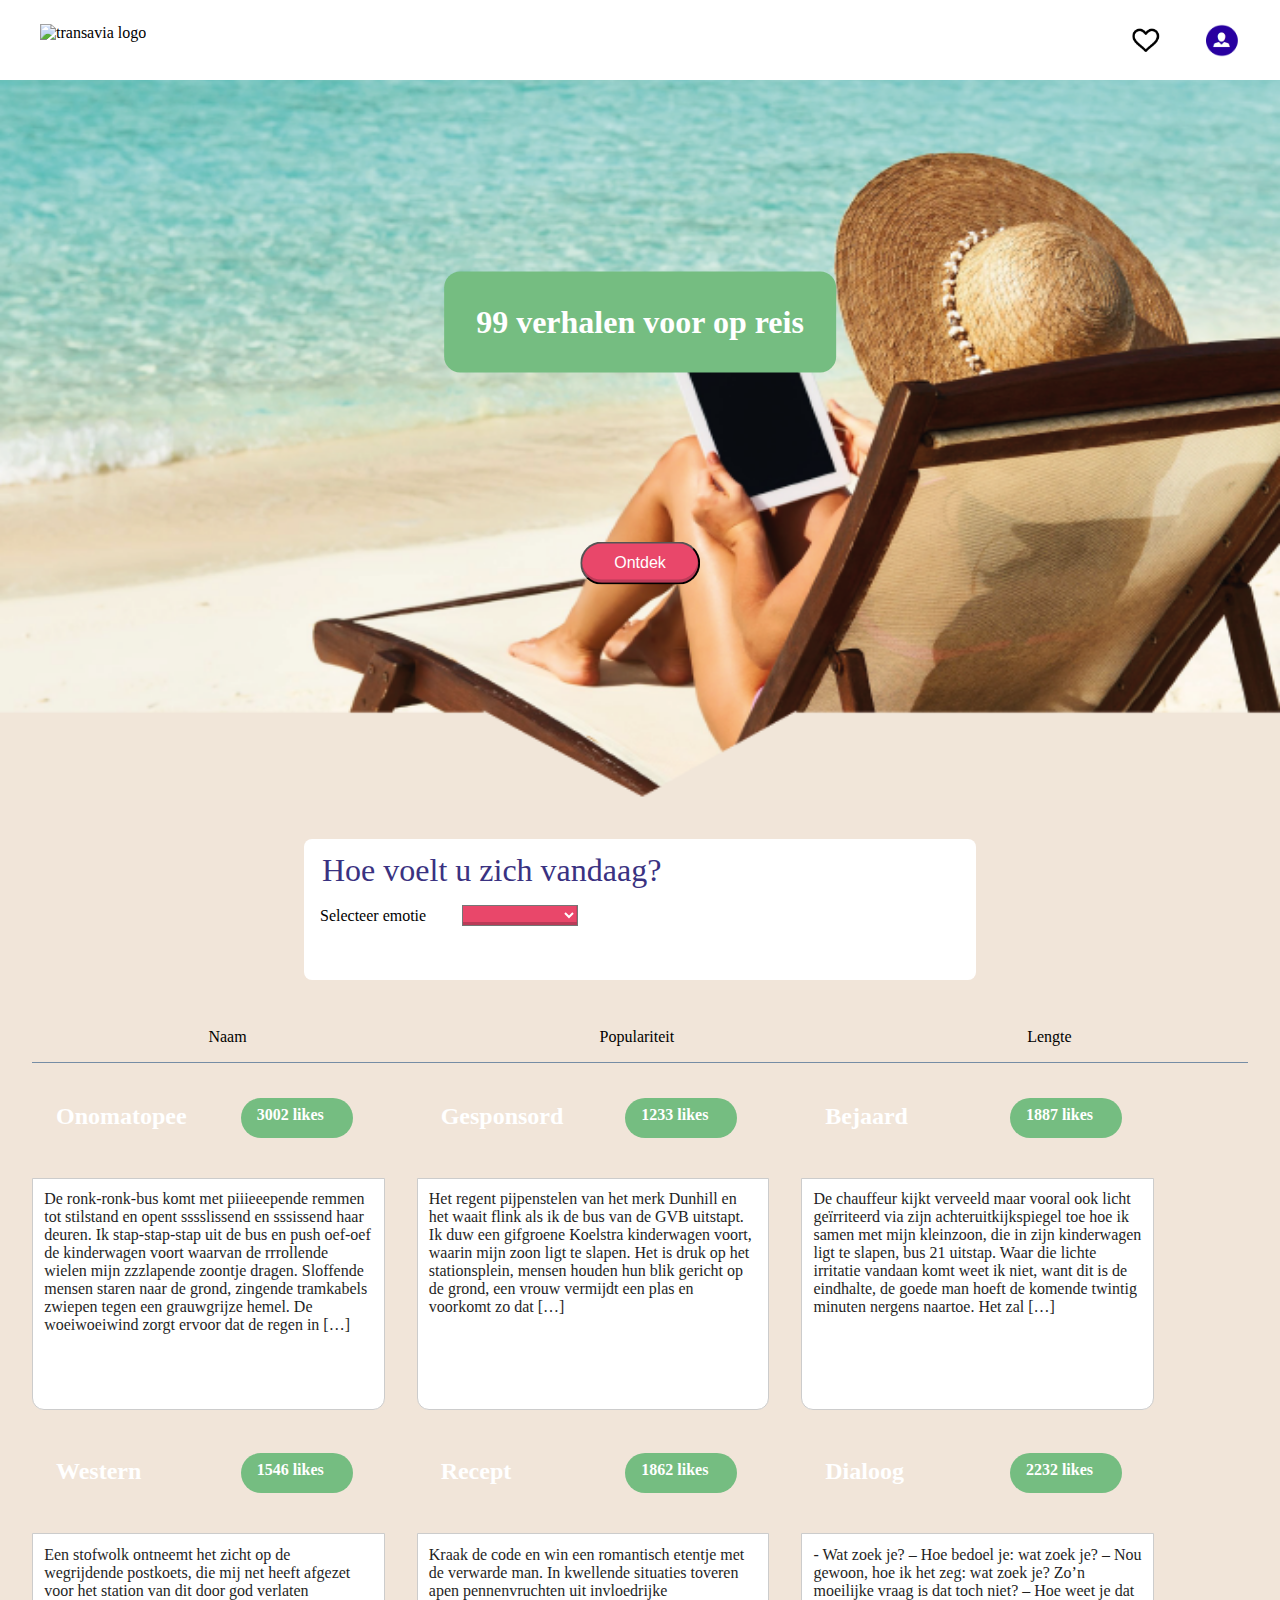
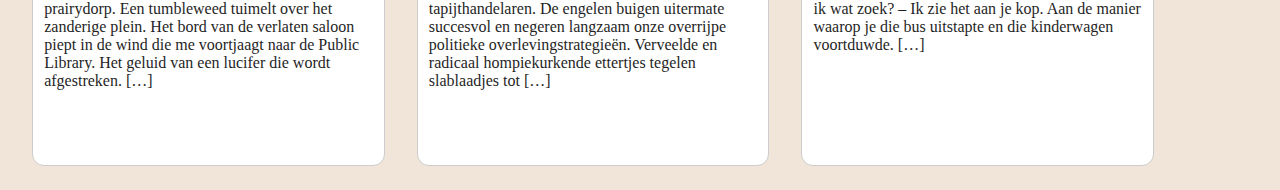
==== filteren.html @ cb66483b "Add files via upload" ====
<!DOCTYPE html>
<html lang="en">

<head>
    <meta charset="UTF-8">
    <title>Verhalenwebsite</title>
    <link rel="stylesheet" href="stylesheet/styles2.css">
    <meta name="viewport" content="width=device-width, initial-scale=1.0">
</head>

<body>
    <header>
        <nav>
            <ul>
                <li><a href="index2.html"><img class="logo" alt="transavia logo" src="https://upload.wikimedia.org/wikipedia/commons/thumb/2/2f/Transavia_logo.svg/1280px-Transavia_logo.svg.png"></a></li>
                <li><a href="favorietenpagina.html"><img class="like" src="images/like.png" alt=""></a></li>
                <li><a href="login.html"><img class="profile" alt="profiel" src="images/profiellogo.png"></a></li>
            </ul>
        </nav>
    </header>

    <section>
        <header>
            <h1>99 verhalen voor op reis</h1>
        </header>
        <footer>
            <button class='click'>Ontdek</button>
        </footer>
        <img alt="vakantiefoto" src=images/achtergrond.png> 
    </section> 
       
    <div class='ontdek'>
        <section>
            <h1>Lees verder</h1>
            <a href="verhaal.html" class="story">
                <article>
                    <h3>Paranoia</h3>
                    <p>Ik sluip de bus uit. Kop in de kraag. Ik maak me klein en duw m’n zoon vooruit. Hij slaapt. Eindelijk. Zijn gejengel trok veel te veel aandacht. De mensen lopen over het stationsplein. Het voelt alsof er een grote, knipperende pijl boven m’n hoofd hangt: HIER LOOPT HIJ! Gelukkig is het kloteweer en kijken […]</p>
                    <button>like</button>
                </article>
            </a>
        </section>

        <section class='populair'>
            <h1>Populaire verhalen</h1>
            <a href="verhaal.html">
                <article>
                    <h3>Paranoia</h3>
                    <p>Ik sluip de bus uit. Kop in de kraag. Ik maak me klein en duw m’n zoon vooruit. Hij slaapt. Eindelijk. Zijn gejengel trok veel te veel aandacht. De mensen lopen over het stationsplein. Het voelt alsof er een grote, knipperende pijl boven m’n hoofd hangt: HIER LOOPT HIJ! Gelukkig is het kloteweer en kijken […]</p>
                    <button>3233 likes</button>
                </article>
            </a>

            <a href="">
                <article>
                    <h3>Droom</h3>
                    <p>Slierten mist zwerven rond mijn benen. Net zat ik nog in Bus 21. Het was warm, zweet parelde langs mijn slapen, mijn zoon sliep. Nu loop ik over een smal pad langs eindeloos diepe bouwputten. Een heipaal beukt zich een weg naar het binnenste van mijn oor. Lachende Japanners passeren mij. Een van de Japanners […]</p>
                    <button>3129 likes</button>
                </article>
            </a>

            <a href="">
                <article>
                    <h3>Verhalend</h3>
                    <p>Het was op het midden van de dag dat ik uit bus 21 stapte. Halte Amsterdam Centraal. Mijn zoon sliep in zijn kinderwagen. Drommen mensen kozen hun weg van en naar de stad. Ik liep langs de bouwputten, langs het drijvende Chinese restaurant. Heipalen beukten in de koude grond. Eentonig, drammerig. Wind snijdt door mijn […]</p>
                    <button>3110 likes</button>
                </article>
            </a>
        </section>
    </div>

    <main class='zoeken'>
        <form>
            <fieldset>
                <legend>Hoe voelt u zich vandaag?</legend>
                <label for="id">Selecteer emotie</label>
                <select class="selecteer" id="emoties">
                    <option value="Selecteer emotie"></option>
                    <option value="agressief">Agressief</option>
                    <option value="angstig">Angstig</option>
                    <option value="chaotisch">Chaotisch</option>
                    <option value="energiek">Energiek</option>
                    <option value="hulpeloos">Hulpeloos</option>                        
                    <option value="inspirerend">Inspirerend</option>
                    <option value="levendig">Levendig</option>
                    <option value="onbehaaglijk">Onbehaaglijk</option>
                    <option value="optimistisch">Optimistisch</option>
                    <option value="verdrietig">Verdrietig</option>
                </select>
            </fieldset>
        </form>

        <section>
            <ul>
                <li><a href="">Naam</a></li>
                <li><a href="">Populariteit</a></li>
                <li><a href="">Lengte</a></li>
            </ul>
        </section>

        <section>
            <a href="">
                <article class="filter">
                    <h3>Onomatopee</h3>
                    <p>De ronk-ronk-bus komt met piiieeepende remmen tot stilstand en opent sssslissend en sssissend haar deuren. Ik stap-stap-stap uit de bus en push oef-oef de kinderwagen voort waarvan de rrrollende wielen mijn zzzlapende zoontje dragen. Sloffende mensen staren naar de grond, zingende tramkabels zwiepen tegen een grauwgrijze hemel. De woeiwoeiwind zorgt ervoor dat de regen in […]</p>
                    <h4>3002 likes</h4>
                </article>
            </a>

            <a href="">
                <article class="filter">
                    <h3>Gesponsord</h3>
                    <p>Het regent pijpenstelen van het merk Dunhill en het waait flink als ik de bus van de GVB uitstapt. Ik duw een gifgroene Koelstra kinderwagen voort, waarin mijn zoon ligt te slapen. Het is druk op het stationsplein, mensen houden hun blik gericht op de grond, een vrouw vermijdt een plas en voorkomt zo dat […]</p>
                    <h4>1233 likes</h4>
                </article>
            </a>

            <a href="">
                <article class="filter">
                    <h3>Bejaard</h3>
                    <p>De chauffeur kijkt verveeld maar vooral ook licht geïrriteerd via zijn achteruitkijkspiegel toe hoe ik samen met mijn kleinzoon, die in zijn kinderwagen ligt te slapen, bus 21 uitstap. Waar die lichte irritatie vandaan komt weet ik niet, want dit is de eindhalte, de goede man hoeft de komende twintig minuten nergens naartoe. Het zal […]</p>
                    <h4>1887 likes</h4>
                </article>
            </a>

            <a href="">
                <article class="filter">
                    <h3>Western</h3>
                    <p>Een stofwolk ontneemt het zicht op de wegrijdende postkoets, die mij net heeft afgezet voor het station van dit door god verlaten prairydorp. Een tumbleweed tuimelt over het zanderige plein. Het bord van de verlaten saloon piept in de wind die me voortjaagt naar de Public Library. Het geluid van een lucifer die wordt afgestreken. […]</p>
                    <h4>1546 likes</h4>
                </article>
            </a>

            <a href="">
                <article class="filter">
                    <h3>Recept</h3>
                    <p>Kraak de code en win een romantisch etentje met de verwarde man. In kwellende situaties toveren apen pennenvruchten uit invloedrijke tapijthandelaren. De engelen buigen uitermate succesvol en negeren langzaam onze overrijpe politieke overlevingstrategieën. Verveelde en radicaal hompiekurkende ettertjes tegelen slablaadjes tot […]</p>
                    <h4>1862 likes</h4>
                </article>
            </a>

            <a href="">
                <article class="filter">
                    <h3>Dialoog</h3>
                    <p>- Wat zoek je? – Hoe bedoel je: wat zoek je? – Nou gewoon, hoe ik het zeg: wat zoek je? Zo’n moeilijke vraag is dat toch niet? – Hoe weet je dat ik wat zoek? – Ik zie het aan je kop. Aan de manier waarop je die bus uitstapte en die kinderwagen voortduwde. […]</p>
                    <h4>2232 likes</h4>
                </article>
            </a>
        </section>
    </main>
    <script src="java.js"></script>
</body>

</html>
---- stylesheet/styles2.css ----
/*algemene css */

body {
    background-color: #F1E5D9;
    font-family: Trebuchet ms;
    margin: 0;
}

img {
    width: 100%;
}


/*header*/

body > header {
    margin: 0;
    padding: 0;
    top: 0;
    overflow: hidden;
    background-color: #FFFFFF;
    position: fixed;
    z-index: 100;
    width: 100%;
    display: flex;
    height: 5em;
}

header > nav > ul {
    display: flex;
}

nav {
    width: 100%;
}

nav ul li:first-of-type{
    margin-right: auto;
}

.logo {
    width: 10em;
    height: 2em;
    margin: .5em;
    margin-left: 1.5em;
}

.like {
    width: 2em;
    height: 2em;
    margin: .5em 0 0 0;
    border: 0;
}

.profile {
    width: 3.4em;
    height: 2.7em;
    margin: .2em 1em 0 0;
}

/*eerste section 99 verhalen*/

section > img {
    min-height: 25em;
    max-height: 50em;
}

section > header > h1 {
    position: absolute;
    font-size: 2em;
    top: 40%;
    left: 50%;
    margin-right: -50%;
    transform: translate(-50%, -50%);
    background-color: #75BD81;
    padding: 1em 1em;
    border-radius: .5em;
    color: #FFFFFF;
}

section:nth-of-type(1) {
    position: relative;
}

section footer button {
    position: absolute;
    top: 70%;
    left: 50%;
    margin-right: -50%;
    transform: translate(-50%, -50%);
    background-color: #E9476A;
    padding: .65em 2em;
    border-radius: 5em;
    color: #FFFFFF;
    cursor: pointer;
    font-size: 1em;
    box-shadow: inset -.5px -3px #BA3B58;
}

section footer button:hover {
    background-color: #ED728F;
}

/* hoe voelt u zich vandaag */

section form {
    display: flex;
    flex-direction: column;
    border: 0px;
    margin: 2em;
    border: 0;
    background-color: #FFFFFF;
    padding: 2em;
    margin-top: 5em;
    border-radius: .5em;
    color: #FFFFFF;
    opacity: 0.7;
    height: 11em;
}

fieldset {
    margin: 2em;
    border: 0;
    background-color: #FFFFFF;
    padding: 0 2em 2em 0;
    border-radius: .5em;
    color: #FFFFFF;
    height: 10em;
    opacity: 1;
    max-width: 40em;
    margin-left: auto;
    margin-right: auto;
    margin-top: -3em;
}

main legend {
    margin: 0.5em;
    color: #3A3281;
    padding-top: 2em;
    font-size: 2em;
}

fieldset label {
    margin-left: 1em;
    color: #000000;
    font-size: 1em;
    padding: 0 1em 0 0;
}

select {
    margin-left: 1em;
    color: #FFFFFF;
    background-color: #E9476A;
    font-size: 1em;
    cursor: pointer;
    box-shadow: inset -.5px -3px #BA3B58;
}

select:hover {
    background-color: #ED728F;
}

/* filter */

ul {
    display: flex;
    justify-content: space-around;
    margin: 0 0 1em 0;
    padding: 0;
    border-bottom: 1px solid;
    border-color: #768DA5;
}

ul li {
    list-style: none;
    text-decoration: none;
    padding: 1em 0 1em 0;
}

li a {
    text-decoration: none;
    color: black;
    margin: 0 1em;
}

/* main */

main {
    margin: 2em;
}

article {
    margin: 0 2em 3em 0;
    display: flex;
    background-size: cover;
    border-radius: 0.75em;
    flex-direction: column;
    cursor: pointer;
    float: left;
}

a:nth-of-type(1) article {
    background-image: url(https://i-h1.pinimg.com/564x/b8/f8/1f/b8f81f7cc0a6fa463d0c5a14e424989d.jpg);
}

a:nth-of-type(2) article {
    background-image: url(https://salt1065.com/wp-content/uploads/sites/276/2018/05/dream-2.jpg);
}

a:nth-of-type(3) article {
    background-image: url(https://www.schildersvak.nl/wp-content/uploads/2018/08/zonsondergang-water-zomer.jpg);
}

a:nth-of-type(4) article {
    background-image: url(https://i-h1.pinimg.com/564x/d8/e9/96/d8e996c45804173ff0640a650c606b83.jpg);
}

a:nth-of-type(5) article {
    background-image: url(https://i-h1.pinimg.com/236x/c7/e7/de/c7e7dea0245286daf6291c2f4c8fa7dc.jpg);
}

a:nth-of-type(6) article {
    background-image: url(https://i-h1.pinimg.com/564x/b4/61/29/b461297314abcc79c408506622f65bde.jpg);
}

main h3 {
    padding: 1em;
    color: #FFFFFF;
    display: block;
    font-size: 1.5em;
    margin: 0;
    font-weight: bold;
}

p {
    left: 0;
    top: 1.5em;
    color: #1f1f1f;
    padding: 0.7em;
    position: relative;
    background-color: #ffffff;
    margin-top: 1em;
    margin-bottom: 0;
    order: 3;
    border: .0625em solid #ccc;
    border-radius: 0 0 12px 12px;
    margin: 0;
}

p:hover {
    color: #3A3281;
}

main a {
    text-decoration: none;
}

/* likes */

article h4 {
    background-color: #75BD81;
    border: 0;
    border-radius: 5em;
    width: 6em;
    height: 2em;
    border-radius: 5em;
    color: #FFFFFF;
    font-size: 1em;
    margin: -3.5em 2em 1em auto;
    padding-left: 1em;
    padding-top: 0.5em;
}

/* ontdekpagina */

div {
    display: none;
    margin: 0 2em;
}

section h1 {
    margin: 0 2em 1em 0;
    color: #75BD81;
}

section h3 {
    padding: 1em;
    color: #FFFFFF;
    display: block;
    font-size: 1.5em;
    margin: 0;
    font-weight: bold;
}

p {
    left: 0;
    top: 1.5em;
    color: #1f1f1f;
    padding: 0.7em;
    position: relative;
    background-color: #ffffff;
    margin-top: 1em;
    margin-bottom: 0;
    order: 3;
    border: .0625em solid #ccc;
    border-radius: 0 0 12px 12px;
    margin: 0;
    height: 13em;
}

p:hover {
    color: #3A3281;
}

.slideshow a {
    text-decoration: none;
}
section:nth-of-type(1) {
    position: relative;
    z-index:20;
}

div {
    display: flex;
    flex-direction: column;
    opacity:0;
    height: 0;
    transition:opacity .5s;
    z-index: 10;
    position: relative;
    overflow: hidden;
}

main {
   transition:opacity .5s; 
}

/* show and hide op homepage */

body.discover div {
    opacity: 1;
    height: auto;
}

body.discover main {
    opacity:0;
    height: 0;
    overflow:hidden;
}

/* inloggen */

section form {
    position: relative;
    border: 0px;
    margin: 2em;
    background-color: #FFFFFF;
    padding: 2em;
    margin-top: 8em;
    border-radius: .5em;
    color: #FFFFFF;
    height: 28em;
    opacity: 1;
    width: 400px;
    margin-left: auto;
    margin-right: auto;
}

section form legend {
    color: #3A3281;
    margin-bottom: 1em;
    font-size: 2em;
    padding-left: 0;
}

label {
    color: #000000;
    font-size: 1em;
    padding: 0 1em 0 0;
    margin: 1em 0 1em 0;
}

input[type=text] {
    border-radius: 1em;
    border: 1px solid lightgray;
    height: 3em;
}

input[type=text]:focus {
    border: 1px solid #3A3281;
}

input[type=submit] {
    margin-top: 1em;
    width: 7em;
    text-align: center;
    border-radius: 2em;
    background-color: #E9476A;
    box-shadow: inset -.5px -3px #BA3B58;
    padding:  0 0 0;
    color: #FFFFFF;
    font-size: 1em;
    height: 2em;
    cursor: pointer;
}

input[type=submit]:hover {
    background-color: #ED728F;
}

form a {
    padding: 1em 0;
    margin: 0.5em;
}

/* scroll functie */

div article {
    max-width: 30em;
}

.populair article {
    min-width: 25em;
    margin-top: 3.2em;
}

.populair {
    display: flex;
    overflow: scroll;
    flex-direction: row;
    width: 100%;
    margin-right: 0;
}

.populair h1 {
    text-align: center;
    position: absolute;
}

/* verhaalpagina */

.mobiel {
    margin-top: 1em;
    width: 100%;
    min-height: 6500px;
    background-color: #FFFFFF;
}

.web {
    display: none;
    margin-top: 1em;
    width: 100%;
    background-color: #FFFFFF;
}

.storypage {
    margin-top: 6em;
    display: flex;
    justify-content: space-between;
}

.tablet{
    display: none;
    margin-top: 1em;
    width: 100%;
    background-color: #FFFFFF;
    min-height: 2000px;
}

.ilike {
    background-image: url(../images/like.png);
    background-color: transparent;
    background-repeat: no-repeat;
    background-size: contain;
    background-position: center;
    border: 0;
    width: 10%;
    height: 3em;
    cursor: pointer;
    text-indent: -200em;
    margin-left: 2.5em;
    margin-right: auto;
}

.liked {
    background-image: url(../images/pinkheart.png);
    transition: all 0.5s ease-in;
}

.liking {
    -webkit-animation: spin 1s linear;
} 

.download {
    background-color: #FFFFFF;
    border: 0;
    border-radius: 5em;
    width: 10em;
    height: 3em;
    cursor: pointer;
    margin-right: 4em;
    opacity: 1;
}

.loading {
    border: 6px solid #f3f3f3;
    border-radius: 50%;
    border-top: 6px solid #75BD81;
    width: 3em;
    height: 3em;
    -webkit-animation: spin 2s linear infinite;
    animation: spin 2s linear infinite;
    text-indent: -200em;
    margin-right: 2em;
    opacity: 0;
}

.show {
    opacity: 1;
}

@-webkit-keyframes spin {
  0% { -webkit-transform: rotate(0deg); }
  100% { -webkit-transform: rotate(360deg); }
}

@keyframes spin {
  0% { transform: rotate(0deg); }
  100% { transform: rotate(360deg); }
}

/* sorteren op naam */

a:nth-of-type(1) .abc{
    background-image: url(https://i.pinimg.com/originals/d1/28/ee/d128eec70ee534d0dbc763430051de4a.jpg);
}

a:nth-of-type(2) .abc {
    background-image: url(https://i-h1.pinimg.com/564x/08/8a/54/088a541158646f970d12358d14738a72.jpg);
}

a:nth-of-type(3) .abc {
    background-image: url(https://i-h1.pinimg.com/564x/98/b1/27/98b1272ccb078fa0e53ab729b5a3fccf.jpg);
}

a:nth-of-type(4) .abc {
    background-image: url(https://i-h1.pinimg.com/564x/e9/10/33/e910334f348ebcff8122bc66f9801667.jpg);
}

a:nth-of-type(5) .abc {
    background-image: url(https://i-h1.pinimg.com/564x/f5/8d/10/f58d104f293f9a5d6d4d5418855053dc.jpg);
}

a:nth-of-type(6) .abc {
    background-image: url(https://www.schildersvak.nl/wp-content/uploads/2018/08/zonsondergang-water-zomer.jpg);
}

/* filteren */

a:nth-of-type(1) .filter{
    background-image: url(https://i-h1.pinimg.com/564x/a9/f4/68/a9f468a00bfeeb705c9fc6ead66f99c2.jpg);
}

a:nth-of-type(2) .filter {
    background-image: url(https://i-h1.pinimg.com/564x/66/3f/b8/663fb871a6f0a0ed3b4041526cd5d244.jpg);
}

a:nth-of-type(3) .filter {
    background-image: url(https://i-h1.pinimg.com/564x/48/26/4a/48264a56443c7167c8509bee00c117bd.jpg);
}

a:nth-of-type(4) .filter {
    background-image: url(https://i-h1.pinimg.com/564x/31/ee/ed/31eeed427ead7e2cbd5b85fc51751540.jpg);
}

a:nth-of-type(5) .filter {
    background-image: url(https://i-h1.pinimg.com/564x/ee/83/28/ee832872cf05022fe0e18cd30cd4b6f3.jpg);
}

a:nth-of-type(6) .filter {
    background-image: url(https://i-h1.pinimg.com/564x/06/7d/66/067d669e0c3b6857c6f3c6f8bfc17901.jpg);
}

/* animatie hartje */

article.liked button {
    background-image: url(http://www.pngmart.com/files/1/Hot-Pink-Heart-PNG-Photos.png)
}

/* favorieten pagina */

.favorites {
    margin-top: 8em;
    margin-left: 2em;
}

/* mediaquery */

@media screen and (min-width: 1200px) {
    .tablet{
        display: none;
    }
    .mobiel {
        display: none;
    }
    .web {
        display: block;
    }
    main a article {
        width: 29%;
    }
}

@media screen and (max-width: 1200px) {
    .tablet{
        display: block;
    }
    .mobiel {
        display: none;
    }
    .web {
        display: none;
    }
    main a article {
        width: 42%;
    }
}

@media screen and (max-width: 750px) {
    .tablet{
        display: none;
    }
    .mobiel {
        display: block;
    }
    .web {
        display: none;
    }
    main a article {
        width: 100%;
    }
    
    section header h1 {
        font-size: 1.5em;
        max-width: 6em;
    }

    main form fieldset legend {
        color: #3A3281;
        font-size: 1.5em;
        margin-top: -1em;
        position: absolute;
    }
    
    main label {
        position: absolute;
        margin-top: 7em;
    }
    
    select {
        position: absolute;
        margin-top: 9em;
    }
    
    main form fieldset {
        min-height: 15em;
        padding: 0;
        margin-top: 1em;
        position: relative;
    }
    
    section a article p {
        height: 16em;
    }
    
    section.populair h1 {
        margin: 0;
    }
    
    section form {
        max-width: 13em;
    }
    
}
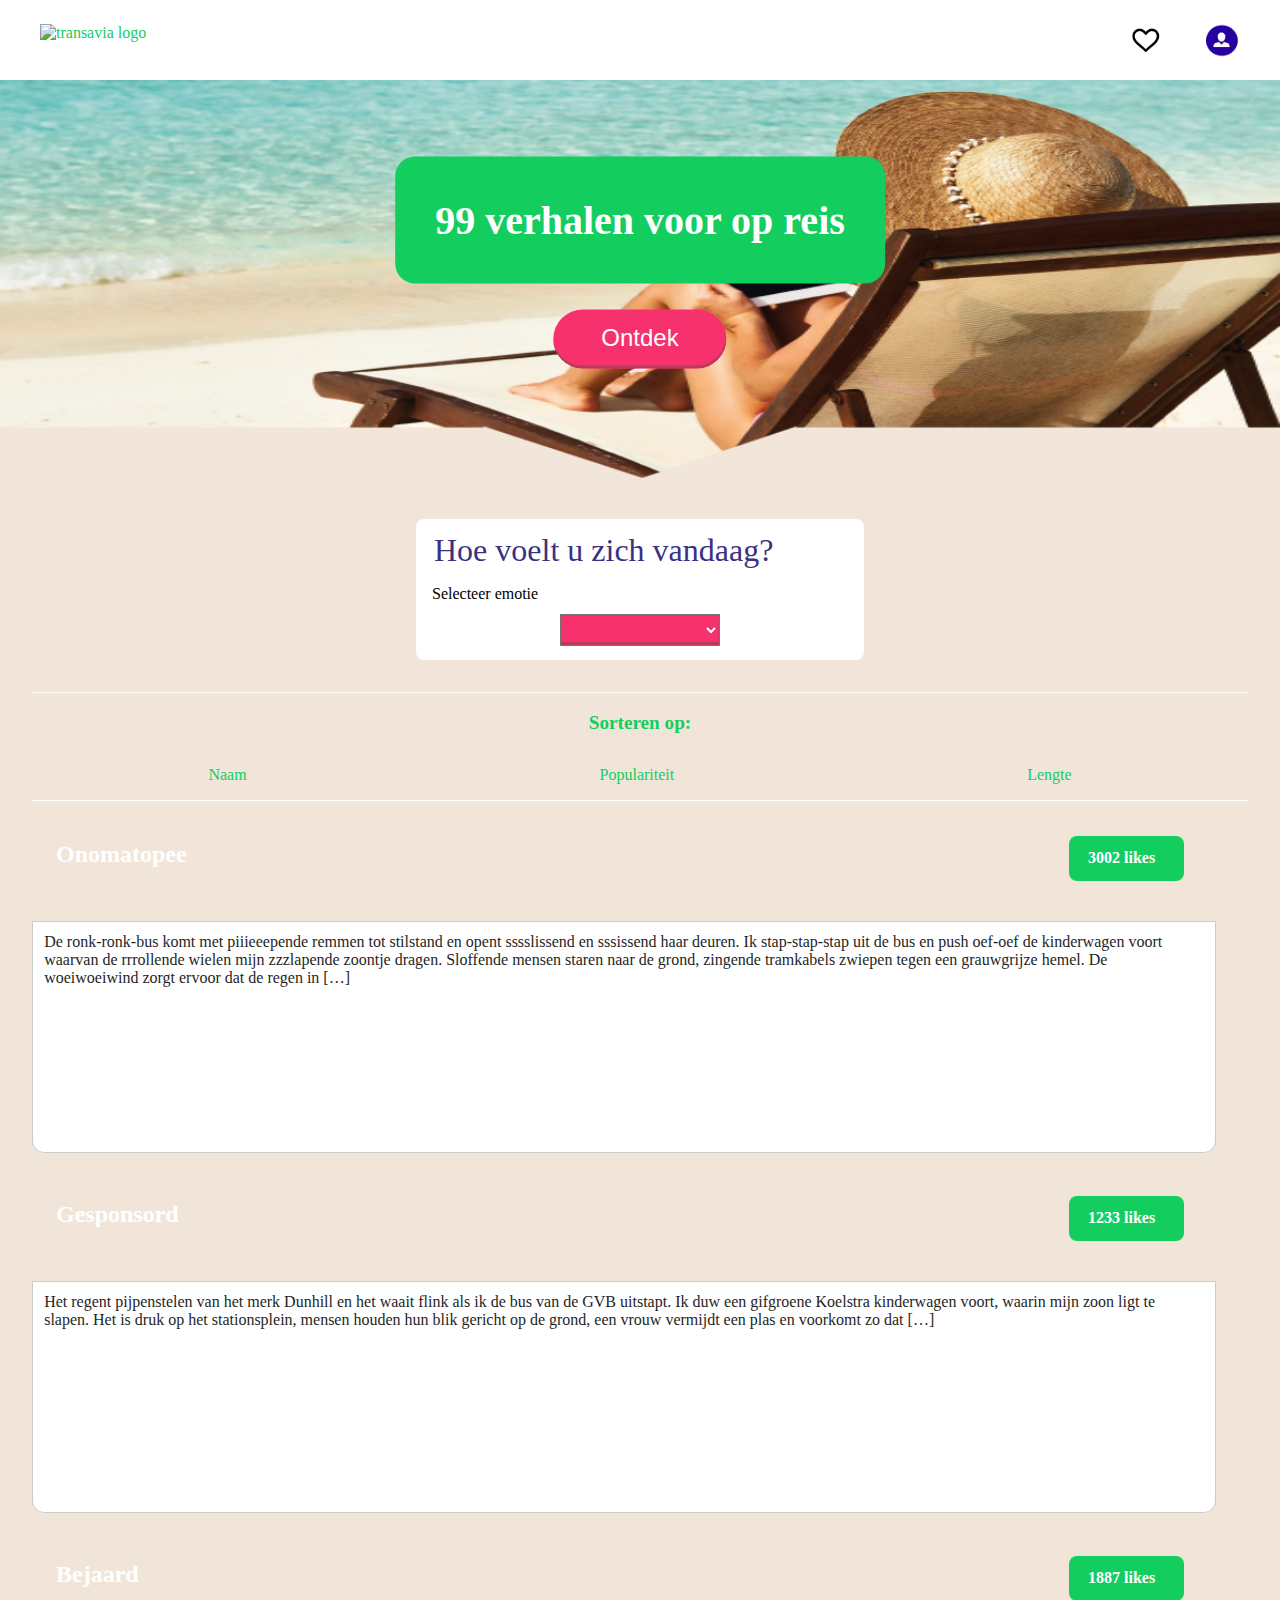
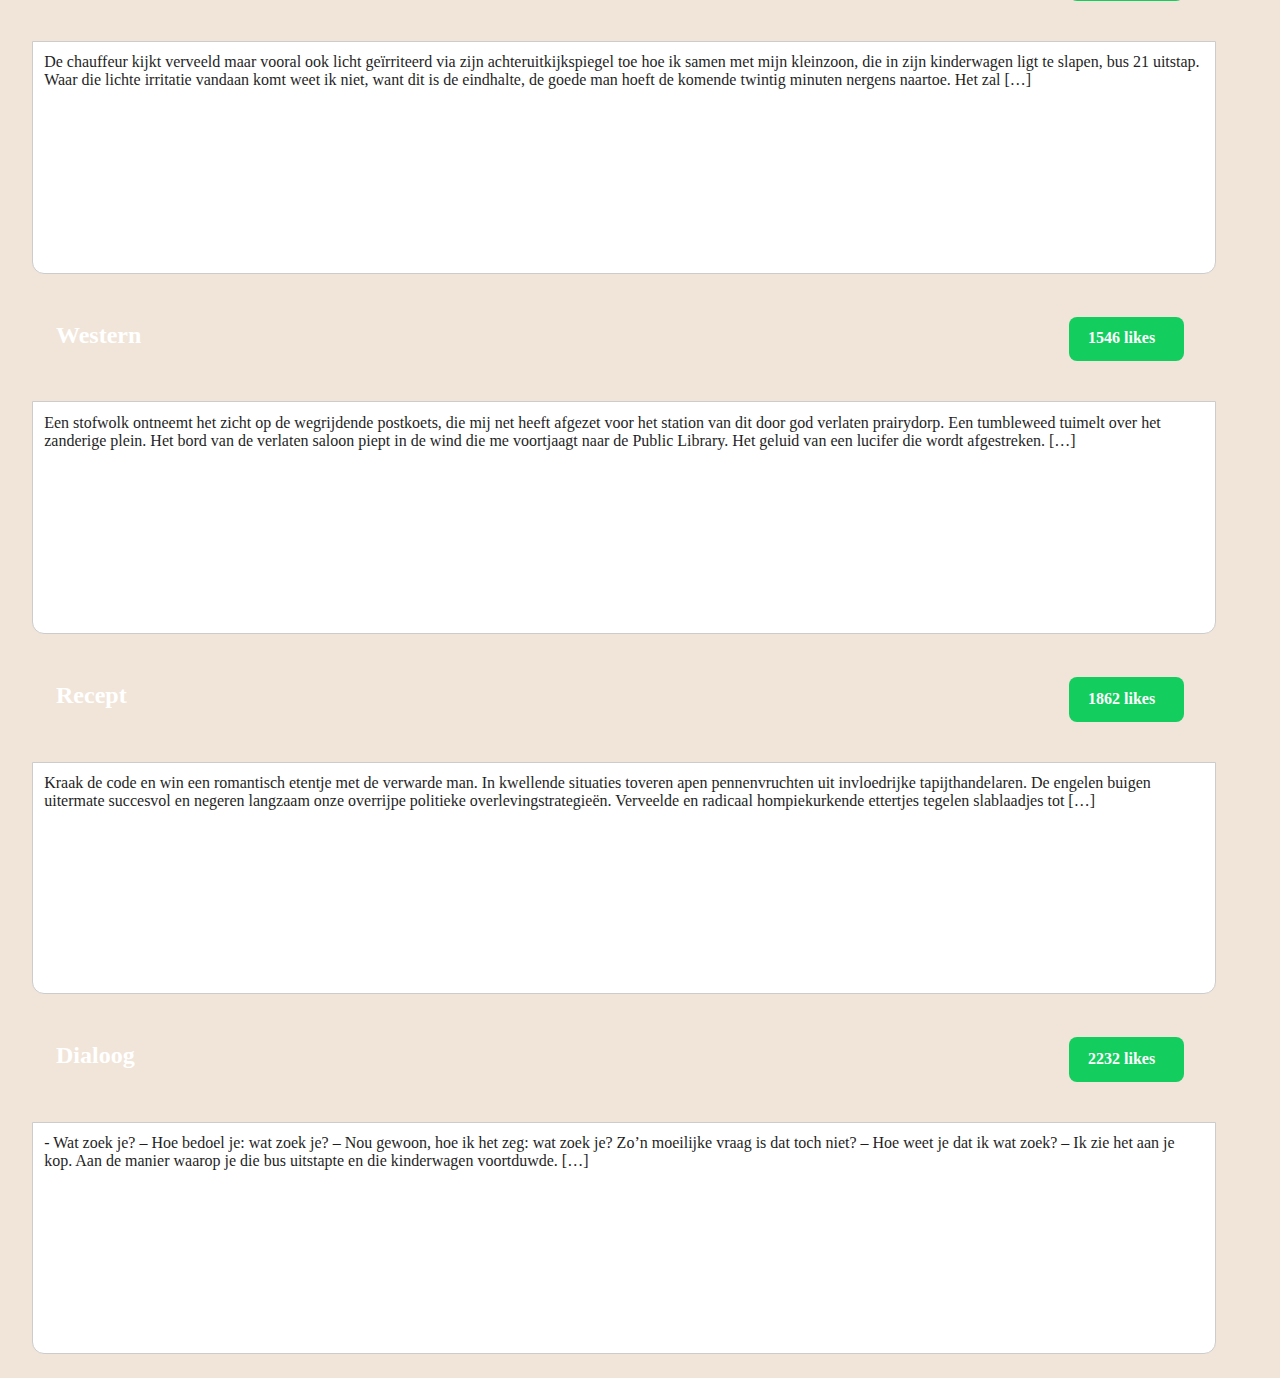
==== commit ce6ed111: "Add files via upload" ====
--- a/filteren.html
+++ b/filteren.html
@@ -12,9 +12,9 @@
     <header>
         <nav>
             <ul>
-                <li><a href="index2.html"><img class="logo" alt="transavia logo" src="https://upload.wikimedia.org/wikipedia/commons/thumb/2/2f/Transavia_logo.svg/1280px-Transavia_logo.svg.png"></a></li>
-                <li><a href="favorietenpagina.html"><img class="like" src="images/like.png" alt=""></a></li>
-                <li><a href="login.html"><img class="profile" alt="profiel" src="images/profiellogo.png"></a></li>
+                <li><a href="index2.html"><img alt="transavia logo" src="https://upload.wikimedia.org/wikipedia/commons/thumb/2/2f/Transavia_logo.svg/1280px-Transavia_logo.svg.png"></a></li>
+                <li><a href="favorietenpagina.html"><img src="images/like.png" alt=""></a></li>
+                <li><a href="login.html"><img alt="profiel" src="images/profiellogo.png"></a></li>
             </ul>
         </nav>
     </header>
@@ -29,25 +29,25 @@
         <img alt="vakantiefoto" src=images/achtergrond.png> 
     </section> 
        
-    <div class='ontdek'>
+    <section class='ontdek'>
         <section>
             <h1>Lees verder</h1>
-            <a href="verhaal.html" class="story">
+            <a href="verhaal.html">
                 <article>
                     <h3>Paranoia</h3>
                     <p>Ik sluip de bus uit. Kop in de kraag. Ik maak me klein en duw m’n zoon vooruit. Hij slaapt. Eindelijk. Zijn gejengel trok veel te veel aandacht. De mensen lopen over het stationsplein. Het voelt alsof er een grote, knipperende pijl boven m’n hoofd hangt: HIER LOOPT HIJ! Gelukkig is het kloteweer en kijken […]</p>
-                    <button>like</button>
+                    <h4>like</h4>
                 </article>
             </a>
         </section>
 
-        <section class='populair'>
+        <section>
             <h1>Populaire verhalen</h1>
             <a href="verhaal.html">
                 <article>
                     <h3>Paranoia</h3>
                     <p>Ik sluip de bus uit. Kop in de kraag. Ik maak me klein en duw m’n zoon vooruit. Hij slaapt. Eindelijk. Zijn gejengel trok veel te veel aandacht. De mensen lopen over het stationsplein. Het voelt alsof er een grote, knipperende pijl boven m’n hoofd hangt: HIER LOOPT HIJ! Gelukkig is het kloteweer en kijken […]</p>
-                    <button>3233 likes</button>
+                    <h4>3233 likes</h4>
                 </article>
             </a>
 
@@ -55,7 +55,7 @@
                 <article>
                     <h3>Droom</h3>
                     <p>Slierten mist zwerven rond mijn benen. Net zat ik nog in Bus 21. Het was warm, zweet parelde langs mijn slapen, mijn zoon sliep. Nu loop ik over een smal pad langs eindeloos diepe bouwputten. Een heipaal beukt zich een weg naar het binnenste van mijn oor. Lachende Japanners passeren mij. Een van de Japanners […]</p>
-                    <button>3129 likes</button>
+                    <h4>3129 likes</h4>
                 </article>
             </a>
 
@@ -63,13 +63,13 @@
                 <article>
                     <h3>Verhalend</h3>
                     <p>Het was op het midden van de dag dat ik uit bus 21 stapte. Halte Amsterdam Centraal. Mijn zoon sliep in zijn kinderwagen. Drommen mensen kozen hun weg van en naar de stad. Ik liep langs de bouwputten, langs het drijvende Chinese restaurant. Heipalen beukten in de koude grond. Eentonig, drammerig. Wind snijdt door mijn […]</p>
-                    <button>3110 likes</button>
+                    <h4>3110 likes</h4>
                 </article>
             </a>
         </section>
-    </div>
+    </section>
 
-    <main class='zoeken'>
+    <main>
         <form>
             <fieldset>
                 <legend>Hoe voelt u zich vandaag?</legend>
@@ -91,6 +91,9 @@
         </form>
 
         <section>
+           <header>
+               <h2>Sorteren op:</h2>
+           </header>
             <ul>
                 <li><a href="">Naam</a></li>
                 <li><a href="">Populariteit</a></li>
--- a/stylesheet/styles2.css
+++ b/stylesheet/styles2.css
@@ -10,6 +10,9 @@
     width: 100%;
 }
 
+section > h1 {
+    display: none;
+}
 
 /*header*/
 
@@ -34,25 +37,25 @@
     width: 100%;
 }
 
-nav ul li:first-of-type{
+nav > ul > li:first-of-type {
     margin-right: auto;
 }
 
-.logo {
+a:nth-of-type(1) img {
     width: 10em;
     height: 2em;
     margin: .5em;
     margin-left: 1.5em;
 }
 
-.like {
+nav > ul > li:nth-of-type(2) > a > img {
     width: 2em;
     height: 2em;
     margin: .5em 0 0 0;
     border: 0;
 }
 
-.profile {
+nav > ul > li:nth-of-type(3) > a > img {
     width: 3.4em;
     height: 2.7em;
     margin: .2em 1em 0 0;
@@ -61,18 +64,18 @@
 /*eerste section 99 verhalen*/
 
 section > img {
-    min-height: 25em;
-    max-height: 50em;
+    max-height: 30em;
+    width: 100%;
 }
 
 section > header > h1 {
     position: absolute;
-    font-size: 2em;
+    font-size: 2.5em;
     top: 40%;
     left: 50%;
     margin-right: -50%;
     transform: translate(-50%, -50%);
-    background-color: #75BD81;
+    background-color: #13CE5F;
     padding: 1em 1em;
     border-radius: .5em;
     color: #FFFFFF;
@@ -82,28 +85,29 @@
     position: relative;
 }
 
-section footer button {
+section > footer > button {
     position: absolute;
     top: 70%;
     left: 50%;
     margin-right: -50%;
     transform: translate(-50%, -50%);
-    background-color: #E9476A;
+    background-color: #F7316E;
     padding: .65em 2em;
     border-radius: 5em;
     color: #FFFFFF;
     cursor: pointer;
-    font-size: 1em;
+    font-size: 1.5em;
     box-shadow: inset -.5px -3px #BA3B58;
-}
-
-section footer button:hover {
-    background-color: #ED728F;
+    border: 0;
+}
+
+section > footer > button:hover {
+    background-color: #ED5D91;
 }
 
 /* hoe voelt u zich vandaag */
 
-section form {
+section > form {
     display: flex;
     flex-direction: column;
     border: 0px;
@@ -127,7 +131,7 @@
     color: #FFFFFF;
     height: 10em;
     opacity: 1;
-    max-width: 40em;
+    max-width: 26em;
     margin-left: auto;
     margin-right: auto;
     margin-top: -3em;
@@ -140,7 +144,7 @@
     font-size: 2em;
 }
 
-fieldset label {
+fieldset > label {
     margin-left: 1em;
     color: #000000;
     font-size: 1em;
@@ -148,16 +152,22 @@
 }
 
 select {
-    margin-left: 1em;
-    color: #FFFFFF;
-    background-color: #E9476A;
+    color: #FFFFFF;
+    background-color: #F7316E;
     font-size: 1em;
     cursor: pointer;
     box-shadow: inset -.5px -3px #BA3B58;
+    position: absolute;
+    top: 70%;
+    left: 50%;
+    margin-right: -50%;
+    transform: translate(-50%, -50%);
+    height: 2em;
+    width: 10em;
 }
 
 select:hover {
-    background-color: #ED728F;
+    background-color: #ED5D91;
 }
 
 /* filter */
@@ -168,19 +178,20 @@
     margin: 0 0 1em 0;
     padding: 0;
     border-bottom: 1px solid;
-    border-color: #768DA5;
-}
-
-ul li {
+    border-color: #FFFFFF;
+}
+
+ul > li {
     list-style: none;
     text-decoration: none;
     padding: 1em 0 1em 0;
 }
 
-li a {
+li > a {
     text-decoration: none;
     color: black;
     margin: 0 1em;
+    color: #13CE5F;
 }
 
 /* main */
@@ -223,7 +234,7 @@
     background-image: url(https://i-h1.pinimg.com/564x/b4/61/29/b461297314abcc79c408506622f65bde.jpg);
 }
 
-main h3 {
+main > h3 {
     padding: 1em;
     color: #FFFFFF;
     display: block;
@@ -238,52 +249,55 @@
     color: #1f1f1f;
     padding: 0.7em;
     position: relative;
-    background-color: #ffffff;
+    background-color: #FFFFFF;
     margin-top: 1em;
     margin-bottom: 0;
     order: 3;
     border: .0625em solid #ccc;
     border-radius: 0 0 12px 12px;
     margin: 0;
+    min-height: 13em;
 }
 
 p:hover {
     color: #3A3281;
 }
 
-main a {
+main > a {
     text-decoration: none;
 }
 
 /* likes */
 
-article h4 {
-    background-color: #75BD81;
+article > h4 {
+    background-color: #13CE5F;
     border: 0;
     border-radius: 5em;
     width: 6em;
     height: 2em;
-    border-radius: 5em;
+    border-radius: 0.5em;
     color: #FFFFFF;
     font-size: 1em;
     margin: -3.5em 2em 1em auto;
-    padding-left: 1em;
-    padding-top: 0.5em;
+    padding-left: 1.2em;
+    padding-top: 0.8em;
 }
 
 /* ontdekpagina */
 
-div {
-    display: none;
-    margin: 0 2em;
-}
-
-section h1 {
+.ontdek > section:nth-of-type(1) > h2 {
+    position: relative;
+    text-align: left;
+}
+
+section > h2 {
     margin: 0 2em 1em 0;
-    color: #75BD81;
-}
-
-section h3 {
+    color: #13CE5F;
+    text-align: center;
+    position: absolute;
+}
+
+article > h3 {
     padding: 1em;
     color: #FFFFFF;
     display: block;
@@ -292,139 +306,139 @@
     font-weight: bold;
 }
 
-p {
-    left: 0;
-    top: 1.5em;
-    color: #1f1f1f;
-    padding: 0.7em;
-    position: relative;
-    background-color: #ffffff;
-    margin-top: 1em;
-    margin-bottom: 0;
-    order: 3;
-    border: .0625em solid #ccc;
-    border-radius: 0 0 12px 12px;
-    margin: 0;
-    height: 13em;
-}
-
-p:hover {
-    color: #3A3281;
-}
-
-.slideshow a {
-    text-decoration: none;
-}
 section:nth-of-type(1) {
     position: relative;
-    z-index:20;
-}
-
-div {
+    z-index: 20;
+}
+
+.ontdek {
     display: flex;
     flex-direction: column;
-    opacity:0;
+    opacity: 0;
     height: 0;
-    transition:opacity .5s;
+    transition: opacity .5s;
     z-index: 10;
     position: relative;
     overflow: hidden;
+    margin-left: 2em;
 }
 
 main {
-   transition:opacity .5s; 
+    transition: opacity .5s;
 }
 
 /* show and hide op homepage */
 
-body.discover div {
+body.discover .ontdek {
     opacity: 1;
     height: auto;
+    margin-top: 2em;
 }
 
 body.discover main {
-    opacity:0;
+    opacity: 0;
     height: 0;
-    overflow:hidden;
+    overflow: hidden;
 }
 
 /* inloggen */
-
-section form {
+.login {
+    background-color: #13CE5F;
+}
+
+section > form {
     position: relative;
     border: 0px;
-    margin: 2em;
+    margin: 1em;
     background-color: #FFFFFF;
-    padding: 2em;
+    padding: 1.5em;
     margin-top: 8em;
-    border-radius: .5em;
-    color: #FFFFFF;
-    height: 28em;
+    border-radius: 1em;
+    color: #FFFFFF;
+    height: 26em;
     opacity: 1;
-    width: 400px;
+    min-width: 26em;
+    max-width: 40em;
     margin-left: auto;
     margin-right: auto;
 }
 
-section form legend {
+section > form > h1 {
     color: #3A3281;
     margin-bottom: 1em;
     font-size: 2em;
-    padding-left: 0;
+    padding: 0;
+    text-align: center;
 }
 
 label {
     color: #000000;
     font-size: 1em;
     padding: 0 1em 0 0;
-    margin: 1em 0 1em 0;
-}
-
-input[type=text] {
-    border-radius: 1em;
+    margin: 1em 0 0.2em 0;
+}
+
+input[type=password], input[type=email] {
+    border-radius: 0.5em;
     border: 1px solid lightgray;
     height: 3em;
-}
-
-input[type=text]:focus {
+    cursor: pointer;
+    font-size: 1em;
+    padding-left: 0.7em;
+}
+
+input[type=password]:focus, input[type=email]:focus {
     border: 1px solid #3A3281;
 }
 
 input[type=submit] {
-    margin-top: 1em;
+    margin-top: -0.5em;
     width: 7em;
     text-align: center;
     border-radius: 2em;
-    background-color: #E9476A;
+    background-color: #F7316E;
     box-shadow: inset -.5px -3px #BA3B58;
-    padding:  0 0 0;
+    padding: 0;
     color: #FFFFFF;
     font-size: 1em;
-    height: 2em;
+    height: 3em;
     cursor: pointer;
 }
 
 input[type=submit]:hover {
-    background-color: #ED728F;
-}
-
-form a {
+    background-color: #ED5D91;
+}
+
+input[type=email]:valid {
+    background-color: lightgreen;
+}
+
+input[type=password]:valid {
+    background-color: lightgreen;
+}
+
+form > a:nth-of-type(1) {
     padding: 1em 0;
-    margin: 0.5em;
+    margin: 0.5em 0;
+}
+
+form > a:nth-of-type(2) {
+    padding: 1em 0;
+    margin-top: 1em;
 }
 
 /* scroll functie */
 
-div article {
+.ontdek article {
     max-width: 30em;
 }
 
-.populair article {
+.ontdek > section:nth-of-type(2) article {
     min-width: 25em;
     margin-top: 3.2em;
 }
 
-.populair {
+.ontdek > section:nth-of-type(2) {
     display: flex;
     overflow: scroll;
     flex-direction: row;
@@ -432,39 +446,25 @@
     margin-right: 0;
 }
 
-.populair h1 {
-    text-align: center;
-    position: absolute;
+.favorites > section > a > article {
+    min-width: 25em;
+    margin-top: 3.2em;
+}
+
+.favorites > section {
+    display: flex;
+    overflow: scroll;
+    flex-direction: row;
+    width: 100%;
+    margin-right: 0;
 }
 
 /* verhaalpagina */
-
-.mobiel {
-    margin-top: 1em;
-    width: 100%;
-    min-height: 6500px;
-    background-color: #FFFFFF;
-}
-
-.web {
-    display: none;
-    margin-top: 1em;
-    width: 100%;
-    background-color: #FFFFFF;
-}
 
 .storypage {
     margin-top: 6em;
     display: flex;
     justify-content: space-between;
-}
-
-.tablet{
-    display: none;
-    margin-top: 1em;
-    width: 100%;
-    background-color: #FFFFFF;
-    min-height: 2000px;
 }
 
 .ilike {
@@ -482,14 +482,18 @@
     margin-right: auto;
 }
 
-.liked {
-    background-image: url(../images/pinkheart.png);
-    transition: all 0.5s ease-in;
-}
-
-.liking {
-    -webkit-animation: spin 1s linear;
-} 
+.loading {
+    border: 6px solid #f3f3f3;
+    border-radius: 50%;
+    border-top: 6px solid #13CE5F;
+    width: 3em;
+    height: 3em;
+    -webkit-animation: spin 2s linear infinite;
+    animation: spin 2s linear infinite;
+    text-indent: -200em;
+    margin-right: 2em;
+    opacity: 0;
+}
 
 .download {
     background-color: #FFFFFF;
@@ -502,17 +506,17 @@
     opacity: 1;
 }
 
-.loading {
-    border: 6px solid #f3f3f3;
-    border-radius: 50%;
-    border-top: 6px solid #75BD81;
-    width: 3em;
-    height: 3em;
-    -webkit-animation: spin 2s linear infinite;
-    animation: spin 2s linear infinite;
-    text-indent: -200em;
-    margin-right: 2em;
-    opacity: 0;
+.liked {
+    background-image: url(../images/goeieheart.png);
+    transition: all 0.5s ease-in;
+}
+
+.liking {
+    -webkit-animation: spin 1s linear;
+}
+
+.complete {
+    background-color: #13CE5F;
 }
 
 .show {
@@ -520,18 +524,60 @@
 }
 
 @-webkit-keyframes spin {
-  0% { -webkit-transform: rotate(0deg); }
-  100% { -webkit-transform: rotate(360deg); }
+    0% {
+        -webkit-transform: rotate(0deg);
+    }
+
+    100% {
+        -webkit-transform: rotate(360deg);
+    }
 }
 
 @keyframes spin {
-  0% { transform: rotate(0deg); }
-  100% { transform: rotate(360deg); }
+    0% {
+        transform: rotate(0deg);
+    }
+
+    100% {
+        transform: rotate(360deg);
+    }
+}
+
+.stories > img:nth-of-type(2) {
+    display: none;
+    margin-top: 1em;
+    width: 100%;
+    background-color: #FFFFFF;
+    min-height: 2000px;
+}
+
+.stories > img:nth-of-type(1) {
+    margin-top: 1em;
+    width: 100%;
+    min-height: 6500px;
+    background-color: #FFFFFF;
+}
+
+.stories > img:nth-of-type(3) {
+    display: none;
+    margin-top: 1em;
+    width: 100%;
+    background-color: #FFFFFF;
+}
+
+.start > img:nth-of-type(2) {
+    display: none;
+    width: 100%;
+}
+
+.start > img:nth-of-type(3) {
+    display: none;
+    width: 100%;
 }
 
 /* sorteren op naam */
 
-a:nth-of-type(1) .abc{
+a:nth-of-type(1) .abc {
     background-image: url(https://i.pinimg.com/originals/d1/28/ee/d128eec70ee534d0dbc763430051de4a.jpg);
 }
 
@@ -557,7 +603,17 @@
 
 /* filteren */
 
-a:nth-of-type(1) .filter{
+section > header > h2 {
+    font-size: 1.2em;
+    width: 100%;
+    border-top: 1px solid;
+    border-color: #FFFFFF;
+    padding-top: 1em;
+    text-align: center;
+    color: #13CE5F;
+}
+
+a:nth-of-type(1) .filter {
     background-image: url(https://i-h1.pinimg.com/564x/a9/f4/68/a9f468a00bfeeb705c9fc6ead66f99c2.jpg);
 }
 
@@ -597,49 +653,111 @@
 /* mediaquery */
 
 @media screen and (min-width: 1200px) {
-    .tablet{
-        display: none;
-    }
-    .mobiel {
-        display: none;
-    }
-    .web {
+    .stories > img:nth-of-type(2) {
+        display: none;
+    }
+
+    .stories > img:nth-of-type(1) {
+        display: none;
+    }
+
+    .stories > img:nth-of-type(3) {
         display: block;
-    }
-    main a article {
-        width: 29%;
+        min-height: 5000px;
+    }
+
+    #grid {
+        display: grid;
+        grid-template-columns: 33% 33% 33%;
+        margin: 2em;
+        grid-column-gap: 1em;
+        grid-row-gap: 1em;
+        justify-content: center;
+    }
+
+    #grid > a > article {
+        width: 100%;
+        margin: -1em auto 2.5em auto;
+    }
+
+    .start > img:nth-of-type(1) {
+        display: none;
+        width: 100%;
+    }
+
+    .start > img:nth-of-type(2) {
+        display: none;
+        width: 100%;
+    }
+
+    .start > img:nth-of-type(3) {
+        display: flex;
+        width: 100%;
+    }
+
+    li > a {
+        font-size: 1em;
     }
 }
 
 @media screen and (max-width: 1200px) {
-    .tablet{
+    .stories > img:nth-of-type(2) {
         display: block;
-    }
-    .mobiel {
-        display: none;
-    }
-    .web {
-        display: none;
-    }
-    main a article {
-        width: 42%;
+        min-height: 7500px;
+    }
+
+    .stories > img:nth-of-type(1) {
+        display: none;
+    }
+
+    .stories > img:nth-of-type(3) {
+        display: none;
+    }
+
+    #grid {
+        display: grid;
+        grid-template-columns: 50% 50%;
+        margin: 2em;
+        grid-column-gap: 3em;
+        grid-row-gap: 3em;
+        justify-content: center;
+    }
+
+    #grid > a > article {
+        width: 100%;
+        margin: -1em auto 2.2em auto;
+    }
+
+    .start > img:nth-of-type(1) {
+        display: none;
+        width: 100%;
+    }
+
+    .start > img:nth-of-type(2) {
+        display: flex;
+        width: 100%;
+    }
+
+    .start > img:nth-of-type(3) {
+        display: none;
+        width: 100%;
     }
 }
 
 @media screen and (max-width: 750px) {
-    .tablet{
-        display: none;
-    }
-    .mobiel {
+    .stories > img:nth-of-type(2) {
+        display: none;
+    }
+
+    .stories > img:nth-of-type(1) {
         display: block;
     }
-    .web {
-        display: none;
-    }
-    main a article {
-        width: 100%;
-    }
-    
+
+    .stories > img:nth-of-type(3) {
+        display: none;
+    }
+
+
     section header h1 {
         font-size: 1.5em;
         max-width: 6em;
@@ -647,39 +765,88 @@
 
     main form fieldset legend {
         color: #3A3281;
-        font-size: 1.5em;
+        font-size: 2em;
         margin-top: -1em;
         position: absolute;
-    }
-    
+        text-align: center;
+    }
+
     main label {
         position: absolute;
         margin-top: 7em;
-    }
-    
-    select {
-        position: absolute;
-        margin-top: 9em;
-    }
-    
+        font-size: 1.2em;
+    }
+
     main form fieldset {
-        min-height: 15em;
+        min-height: 13em;
         padding: 0;
         margin-top: 1em;
         position: relative;
     }
-    
+
     section a article p {
         height: 16em;
     }
-    
-    section.populair h1 {
-        margin: 0;
-    }
-    
+
     section form {
         max-width: 13em;
     }
+
+    #grid {
+        display: grid;
+        grid-template-columns: 100%;
+        margin: 0em;
+        grid-gap: 2em;
+        justify-content: center;
+    }
+
+    #grid > a > article {
+        width: 100%;
+        margin: 0.5em auto 1em auto;
+    }
+
+    article > h4 {
+        width: 6em;
+        height: 2em;
+        border-radius: 0.5em;
+        color: #FFFFFF;
+        font-size: 1em;
+        margin: -3.5em 0.5em 1em auto;
+        padding-left: 1.2em;
+        padding-top: 0.8em;
+    }
+
+    section > header > h1 {
+        top: 48%;
+        left: 30%;
+        padding: 0.5em;
+    }
+
+    section > footer > button {
+        top: 62%;
+        left: 70%;
+        padding: .65em 2em;
+    }
+
+    .start > img:nth-of-type(1) {
+        display: flex;
+        width: 110%;
+        height: 18em;
+    }
+
+    .start > img:nth-of-type(2) {
+        display: none;
+        width: 100%;
+    }
+
+    .start > img:nth-of-type(3) {
+        display: none;
+        width: 100%;
+    }
     
-}
-
+    section > footer > button {
+    top: 62%;
+    left: 67%;
+    padding: .65em 2em;
+    font-size: 1em;
+}
